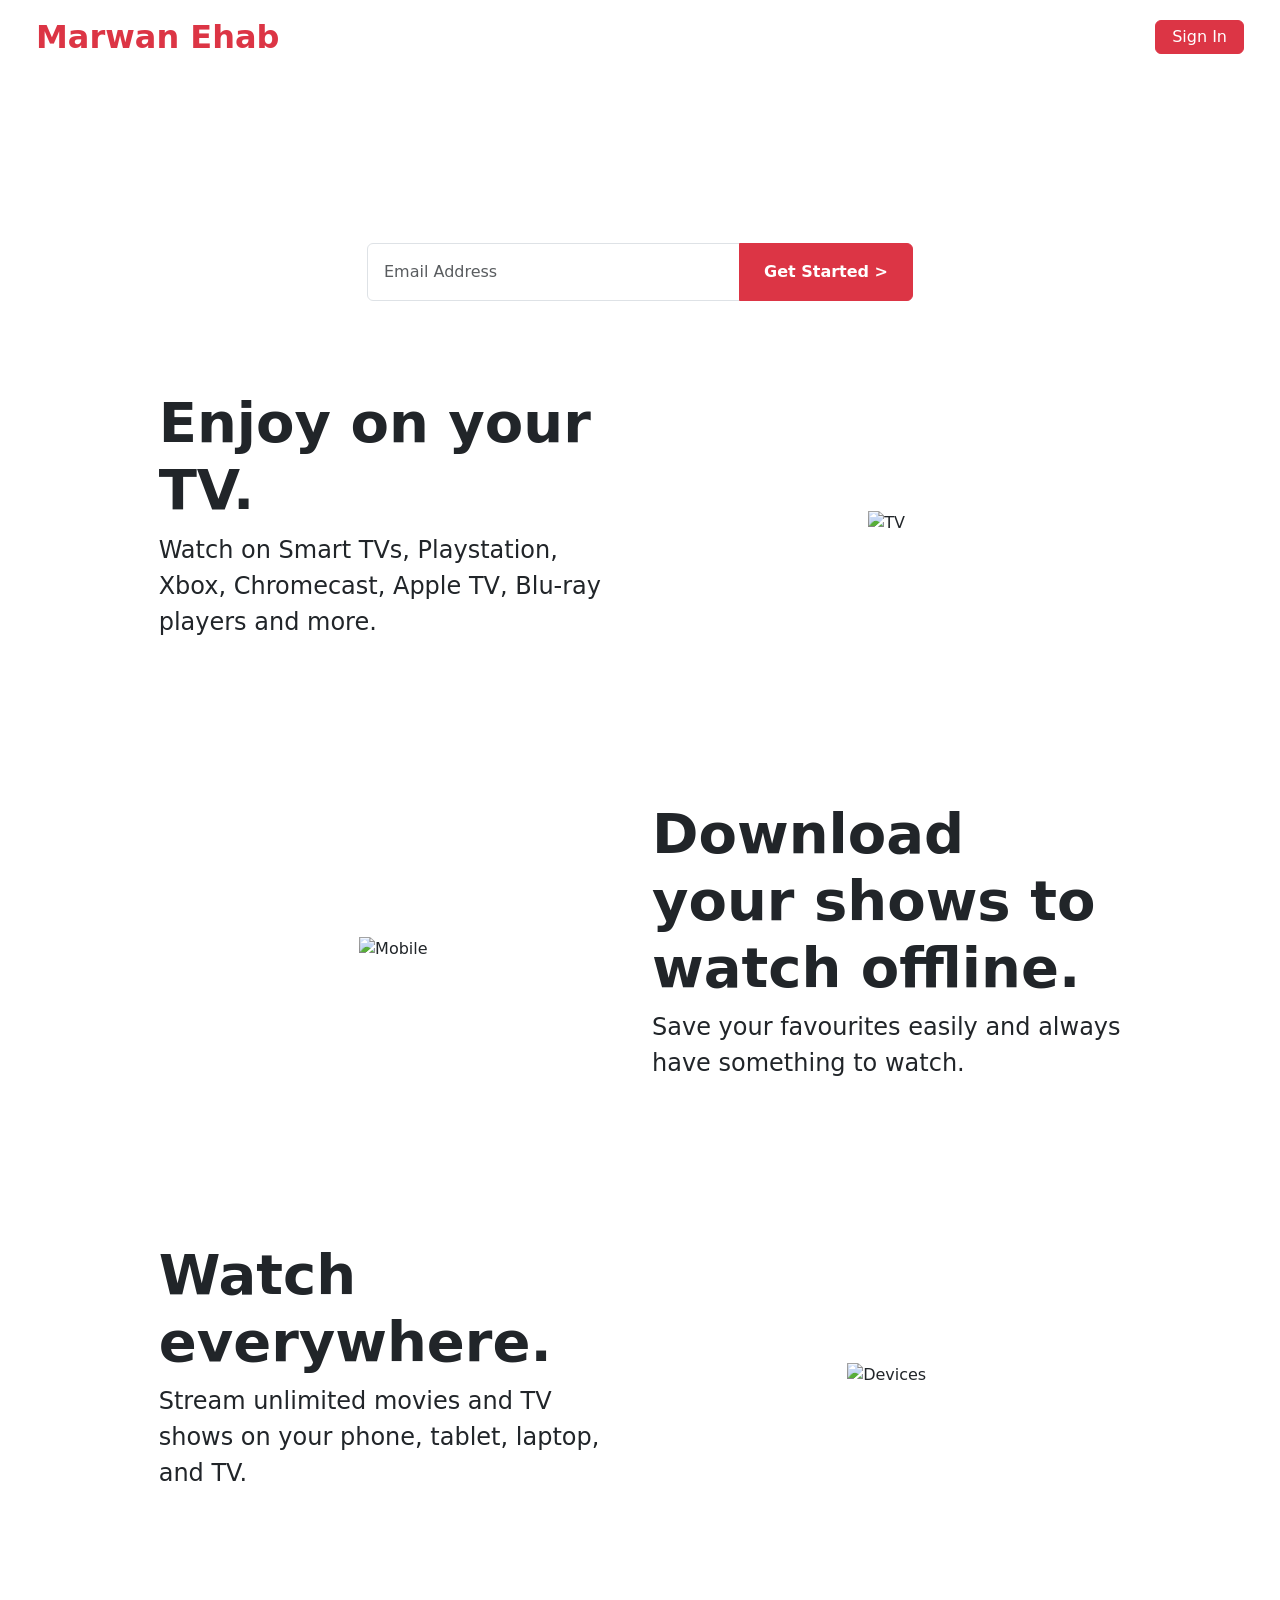
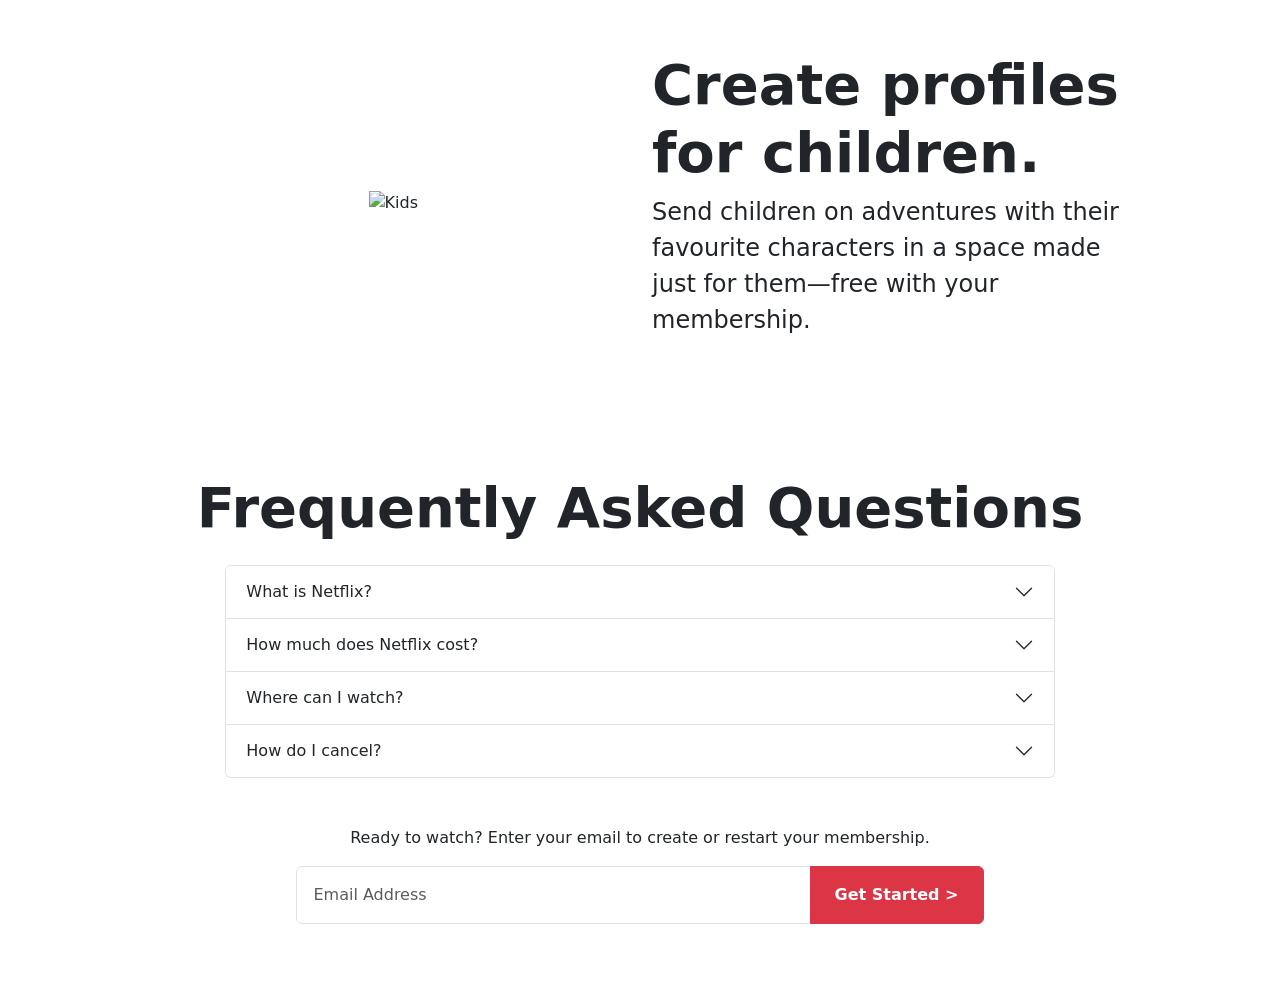
==== index.html @ 1e8a5cd3 "Add files via upload" ====
<!DOCTYPE html>
<html lang="en">
<head>
    <meta charset="UTF-8">
    <meta name="viewport" content="width=device-width, initial-scale=1.0">
    <title>Netflix Clone</title>
    <!-- Bootstrap CSS v5.3 -->
    <link href="https://cdn.jsdelivr.net/npm/bootstrap@5.3.0/dist/css/bootstrap.min.css" rel="stylesheet">
    <link rel="stylesheet" href="css/style.css">
</head>
<body>

    <!-- Navbar Section -->
    <nav class="navbar navbar-expand-lg navbar-dark bg-transparent fixed-top px-4">
      <div class="container-fluid">
        <a class="navbar-brand text-danger fw-bold fs-2" href="#">Marwan Ehab</a>
        <a href="login.html" class="btn btn-danger px-3 py-1">Sign In</a>
      </div>
    </nav>

    <!-- 1. Hero Section -->
    <div class="hero-section d-flex align-items-center justify-content-center text-center text-white">
      <div class="container">
        <h1 class="display-4 fw-bold mb-3">Unlimited Movies TV, Shows and More.</h1>
        <h4 class="mb-4">Watch anywhere and cancel anytime.</h4>
        <p class="mb-3">Ready to watch? Enter your email to create or restart your membership.</p>
        
        <div class="row justify-content-center">
          <div class="col-md-6">
            <form id="startForm" class="input-group mb-3">
              <input id="startEmail" type="email" class="form-control p-3" placeholder="Email Address" required>
              <button class="btn btn-danger px-4 fw-bold" type="submit">Get Started &gt;</button>
            </form>
          </div>
        </div>
      </div>
    </div>

    <!-- 2. Enjoy on your TV Section -->
    <div class="container-fluid py-5 section-divider">
      <div class="row align-items-center justify-content-center px-5 py-4">
        <div class="col-md-5 text-center text-md-start">
          <h2 class="display-4 fw-bold">Enjoy on your TV.</h2>
          <p class="fs-4">Watch on Smart TVs, Playstation, Xbox, Chromecast, Apple TV, Blu-ray players and more.</p>
        </div>
        <div class="col-md-5 text-center">
          <img src="https://assets.nflxext.com/ffe/siteui/acquisition/ourStory/fuji/desktop/tv.png" class="img-fluid" alt="TV">
        </div>
      </div>
    </div>

    <!-- 3. Download your shows Section -->
    <div class="container-fluid py-5 section-divider">
      <div class="row align-items-center justify-content-center px-5 py-4 flex-row-reverse">
        <div class="col-md-5 text-center text-md-start">
          <h2 class="display-4 fw-bold">Download your shows to watch offline.</h2>
          <p class="fs-4">Save your favourites easily and always have something to watch.</p>
        </div>
        <div class="col-md-5 text-center">
          <img src="https://assets.nflxext.com/ffe/siteui/acquisition/ourStory/fuji/desktop/mobile-0819.jpg" class="img-fluid" alt="Mobile">
        </div>
      </div>
    </div>

    <!-- 4. Watch everywhere Section -->
    <div class="container-fluid py-5 section-divider">
      <div class="row align-items-center justify-content-center px-5 py-4">
        <div class="col-md-5 text-center text-md-start">
          <h2 class="display-4 fw-bold">Watch everywhere.</h2>
          <p class="fs-4">Stream unlimited movies and TV shows on your phone, tablet, laptop, and TV.</p>
        </div>
        <div class="col-md-5 text-center">
          <img src="https://assets.nflxext.com/ffe/siteui/acquisition/ourStory/fuji/desktop/device-pile.png" class="img-fluid" alt="Devices">
        </div>
      </div>
    </div>

    <!-- 5. Create profiles for children Section -->
    <div class="container-fluid py-5 section-divider">
      <div class="row align-items-center justify-content-center px-5 py-4 flex-row-reverse">
        <div class="col-md-5 text-center text-md-start">
          <h2 class="display-4 fw-bold">Create profiles for children.</h2>
          <p class="fs-4">Send children on adventures with their favourite characters in a space made just for them—free with your membership.</p>
        </div>
        <div class="col-md-5 text-center">
          <img src="https://occ-0-4481-3646.1.nflxso.net/dnm/api/v6/19OhWN2dO19C9txTON9tvTFtefw/AAAABVr8nYuAg0xDpXDv0VI9HUoH7r2aGp4TKRCsKNQrZwxzTvr-NlEeiS8UTK71AMeahaIBW_DNMVZTVPXtEBdjECHC4GfvDKgdHqUQ.png?r=fcd" class="img-fluid" alt="Kids">
        </div>
      </div>
    </div>

    <!-- 6. Frequently Asked Questions (FAQ) Section -->
    <div class="container-fluid py-5 section-divider text-center">
      <h2 class="display-4 fw-bold mb-4">Frequently Asked Questions</h2>
      <div class="row justify-content-center">
        <div class="col-md-8">
          <div class="accordion" id="faqAccordion">
            <div class="accordion-item">
              <h2 class="accordion-header" id="headingOne">
                <button class="accordion-button collapsed" type="button" data-bs-toggle="collapse" data-bs-target="#collapseOne">
                  What is Netflix?
                </button>
              </h2>
              <div id="collapseOne" class="accordion-collapse collapse" data-bs-parent="#faqAccordion">
                <div class="accordion-body">
                  Netflix is a streaming service that offers a wide variety of award-winning TV shows, movies, anime, documentaries, and more on thousands of internet-connected devices.
                </div>
              </div>
            </div>
            <div class="accordion-item">
              <h2 class="accordion-header" id="headingTwo">
                <button class="accordion-button collapsed" type="button" data-bs-toggle="collapse" data-bs-target="#collapseTwo">
                  How much does Netflix cost?
                </button>
              </h2>
              <div id="collapseTwo" class="accordion-collapse collapse" data-bs-parent="#faqAccordion">
                <div class="accordion-body">
                  Watch Netflix on your smartphone, tablet, Smart TV, laptop, or streaming device, all for one fixed monthly fee. Plans range from affordable fixed prices.
                </div>
              </div>
            </div>
            <div class="accordion-item">
              <h2 class="accordion-header" id="headingThree">
                <button class="accordion-button collapsed" type="button" data-bs-toggle="collapse" data-bs-target="#collapseThree">
                  Where can I watch?
                </button>
              </h2>
              <div id="collapseThree" class="accordion-collapse collapse" data-bs-parent="#faqAccordion">
                <div class="accordion-body">
                  Watch anywhere, anytime. Sign in with your Netflix account to watch instantly on the web at netflix.com or on any internet-connected device.
                </div>
              </div>
            </div>
            <div class="accordion-item">
              <h2 class="accordion-header" id="headingFour">
                <button class="accordion-button collapsed" type="button" data-bs-toggle="collapse" data-bs-target="#collapseFour">
                  How do I cancel?
                </button>
              </h2>
              <div id="collapseFour" class="accordion-collapse collapse" data-bs-parent="#faqAccordion">
                <div class="accordion-body">
                  Netflix is flexible. There are no annoying contracts and no commitments. You can easily cancel your account online in two clicks.
                </div>
              </div>
            </div>
          </div>

          <!-- Bottom Email Form -->
          <p class="mt-5 mb-3">Ready to watch? Enter your email to create or restart your membership.</p>
          <div class="row justify-content-center">
            <div class="col-md-10">
              <form id="bottomForm" class="input-group mb-3">
                <input id="bottomEmail" type="email" class="form-control p-3" placeholder="Email Address" required>
                <button class="btn btn-danger px-4 fw-bold" type="submit">Get Started &gt;</button>
              </form>
            </div>
          </div>

        </div>
      </div>
    </div>

    <!-- Bootstrap JS Bundle -->
    <script src="https://cdn.jsdelivr.net/npm/bootstrap@5.3.0/dist/js/bootstrap.bundle.min.js"></script>
    <script src="js/main.js"></script>
</body>
</html>
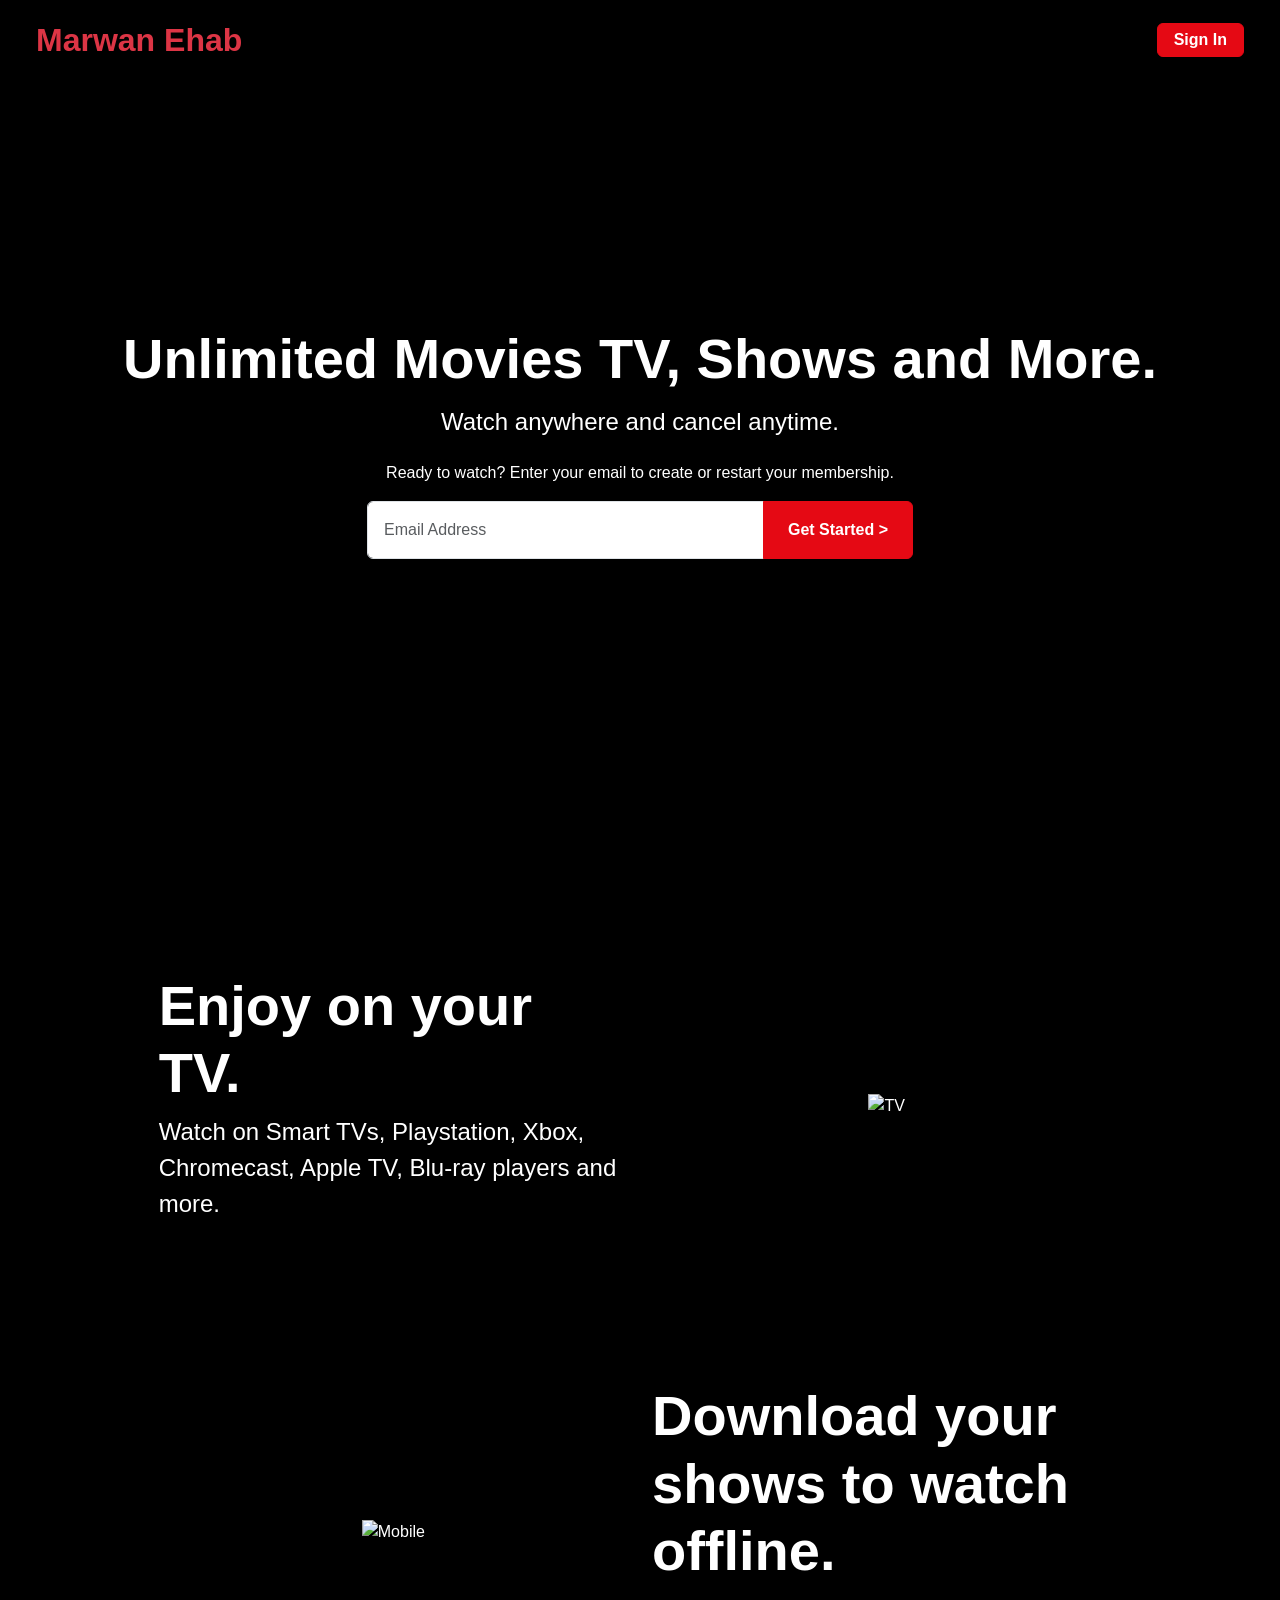
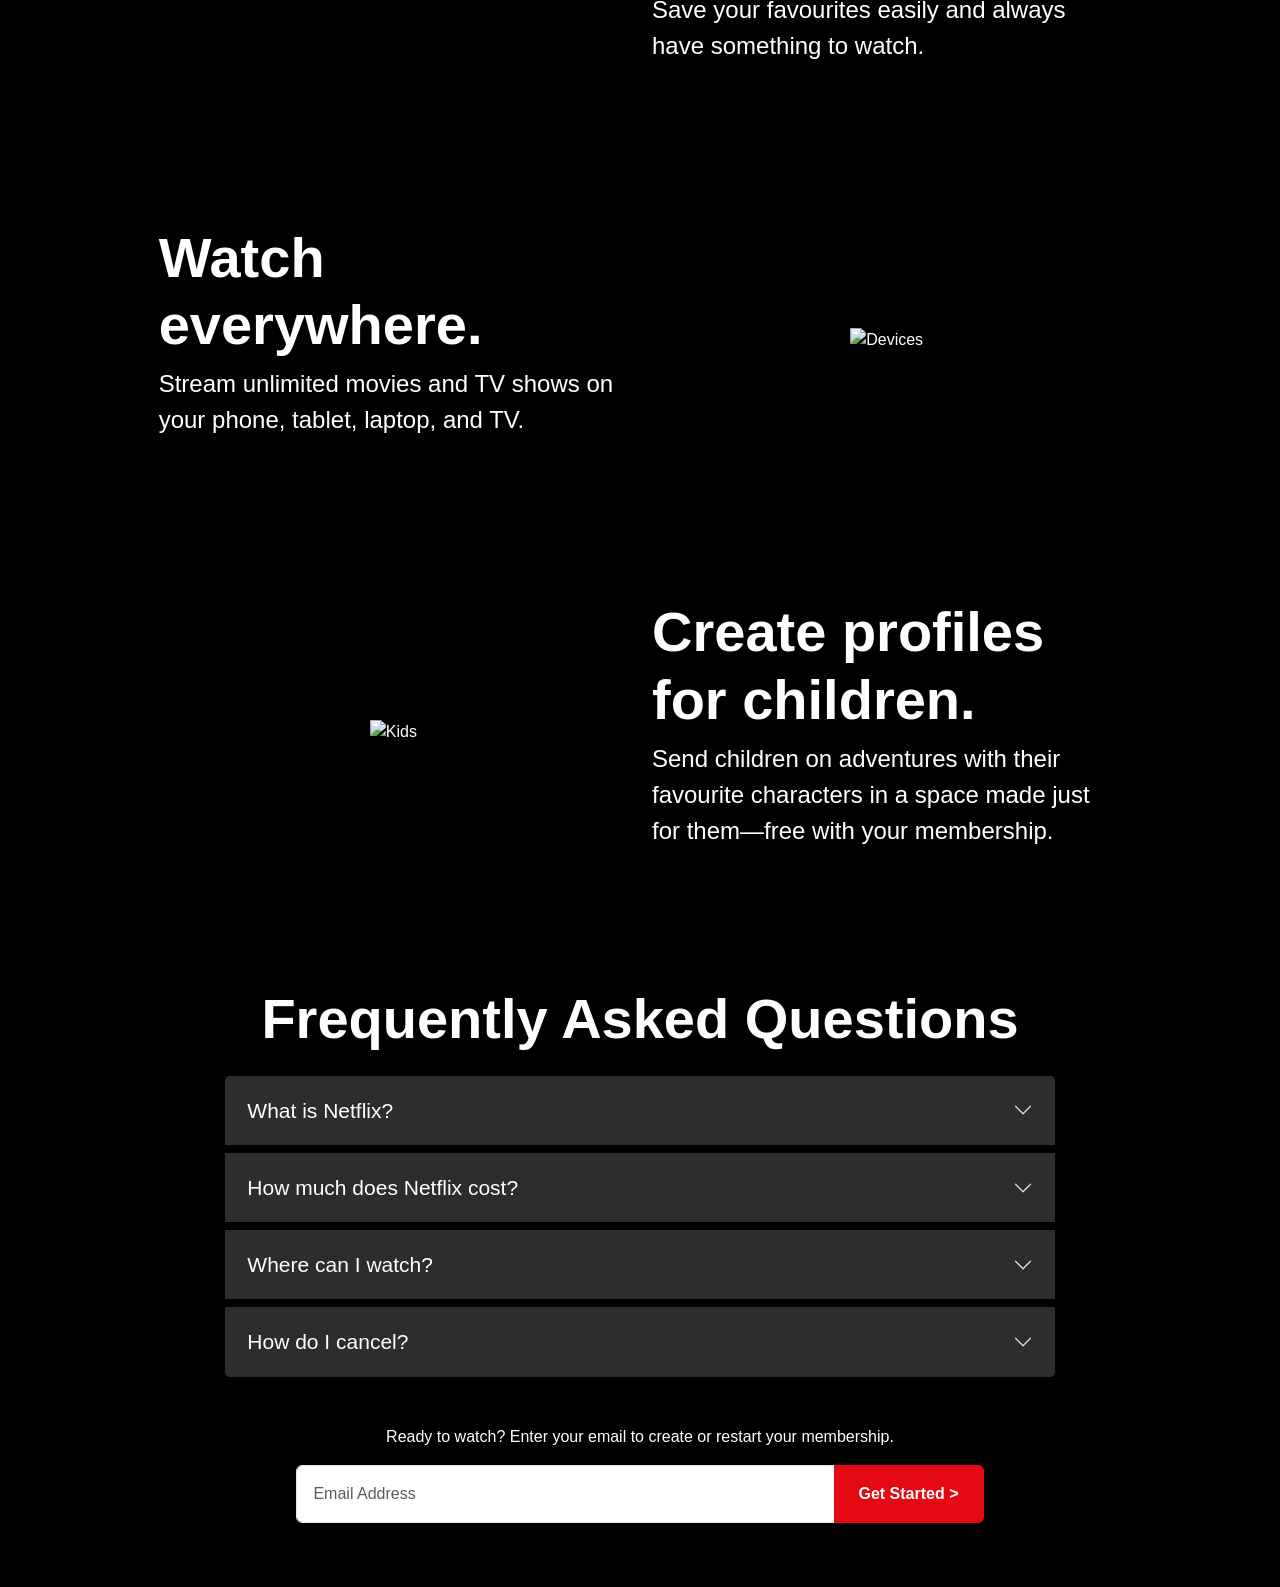
==== commit 7c87a378: "Update index.html" ====
--- a/index.html
+++ b/index.html
@@ -6,7 +6,7 @@
     <title>Netflix Clone</title>
     <!-- Bootstrap CSS v5.3 -->
     <link href="https://cdn.jsdelivr.net/npm/bootstrap@5.3.0/dist/css/bootstrap.min.css" rel="stylesheet">
-    <link rel="stylesheet" href="css/style.css">
+    <link rel="stylesheet" href="style.css">
 </head>
 <body>
 
@@ -163,4 +163,4 @@
     <script src="https://cdn.jsdelivr.net/npm/bootstrap@5.3.0/dist/js/bootstrap.bundle.min.js"></script>
     <script src="js/main.js"></script>
 </body>
-</html>+</html>
--- a/style.css
+++ b/style.css
@@ -0,0 +1,646 @@
+/* ==============================
+   GENERAL SETTINGS
+============================== */
+
+* {
+    margin: 0;
+    padding: 0;
+    box-sizing: border-box;
+}
+
+html {
+    scroll-behavior: smooth;
+}
+
+body {
+    background-color: #000;
+    color: #fff;
+    font-family: Arial, Helvetica, sans-serif;
+}
+
+a {
+    text-decoration: none;
+}
+
+/* ==============================
+   NAVBAR
+============================== */
+
+.navbar {
+    min-height: 80px;
+    z-index: 10;
+}
+
+.brand {
+    color: #e50914;
+    font-size: 30px;
+    font-weight: 900;
+    letter-spacing: -1px;
+}
+
+.brand:hover {
+    color: #e50914;
+}
+
+.btn-danger {
+    background-color: #e50914;
+    border-color: #e50914;
+    font-weight: bold;
+}
+
+.btn-danger:hover {
+    background-color: #b20710;
+    border-color: #b20710;
+}
+
+/* ==============================
+   HERO SECTION
+============================== */
+
+/* Hero Section Background */
+.hero-section {
+    height: 100vh;
+
+    background-image:
+        linear-gradient(
+            rgba(0, 0, 0, 0.60),
+            rgba(0, 0, 0, 0.60)
+        ),
+        url("./mm.png");
+
+    background-size: cover;
+    background-position: center;
+    background-repeat: no-repeat;
+}
+
+.hero-shade {
+    position: absolute;
+    inset: 0;
+    background: linear-gradient(
+        to bottom,
+        rgba(0, 0, 0, 0.65),
+        rgba(0, 0, 0, 0.55),
+        #000
+    );
+}
+
+.hero-content {
+    position: relative;
+    z-index: 2;
+    margin: auto;
+    padding: 100px 15px;
+    max-width: 950px;
+}
+
+.hero-content h1 {
+    font-size: clamp(35px, 5vw, 60px);
+    font-weight: 900;
+    line-height: 1.15;
+    margin-bottom: 20px;
+}
+
+.hero-content h2 {
+    font-size: 24px;
+    margin-bottom: 25px;
+}
+
+.hero-content p {
+    font-size: 18px;
+    margin-bottom: 20px;
+}
+
+/* ==============================
+   EMAIL FORM
+============================== */
+
+.email-form {
+    display: flex;
+    gap: 10px;
+    max-width: 650px;
+}
+
+.email-form .form-control {
+    min-height: 58px;
+    background-color: rgba(30, 30, 30, 0.8);
+    color: #fff;
+    border: 1px solid #888;
+    font-size: 16px;
+}
+
+.email-form .form-control::placeholder {
+    color: #ccc;
+}
+
+.email-form .form-control:focus {
+    background-color: rgba(30, 30, 30, 0.9);
+    color: #fff;
+    border-color: #fff;
+    box-shadow: none;
+}
+
+.email-form .btn {
+    min-width: 170px;
+    font-size: 20px;
+    white-space: nowrap;
+}
+
+/* ==============================
+   FEATURES
+============================== */
+
+.feature {
+    border-top: 8px solid #222;
+    padding: 70px 30px;
+    min-height: 420px;
+}
+
+.feature-copy {
+    padding: 30px;
+}
+
+.feature-copy h2 {
+    font-size: clamp(30px, 4vw, 48px);
+    font-weight: 900;
+    margin-bottom: 20px;
+}
+
+.feature-copy p {
+    font-size: 21px;
+    line-height: 1.5;
+}
+
+.tv-art,
+.phone-art,
+.devices-art,
+.kids-art {
+    min-height: 280px;
+    display: flex;
+    justify-content: center;
+    align-items: center;
+    position: relative;
+}
+
+/* TV */
+
+.tv-screen {
+    width: 320px;
+    height: 190px;
+    background: linear-gradient(135deg, #272727, #090909);
+    border: 9px solid #555;
+    border-radius: 12px;
+    display: flex;
+    flex-direction: column;
+    justify-content: center;
+    align-items: center;
+    box-shadow: 0 0 35px rgba(229, 9, 20, 0.3);
+}
+
+.tv-screen span {
+    color: #e50914;
+    font-size: 18px;
+    font-weight: bold;
+}
+
+.play-icon {
+    font-size: 45px;
+    color: #e50914;
+}
+
+.tv-stand {
+    position: absolute;
+    width: 100px;
+    height: 15px;
+    background: #555;
+    bottom: 30px;
+    border-radius: 5px;
+}
+
+/* Phone */
+
+.phone {
+    width: 170px;
+    height: 290px;
+    border: 7px solid #555;
+    border-radius: 25px;
+    background: #111;
+    padding: 10px;
+    position: relative;
+    overflow: hidden;
+}
+
+.phone-poster {
+    height: 190px;
+    background-image: url("https://images.unsplash.com/photo-1518709268805-4e9042af9f23?w=500");
+    background-size: cover;
+    background-position: center;
+    border-radius: 12px;
+}
+
+.download-line {
+    background: #222;
+    padding: 8px;
+    margin-top: 8px;
+    border-radius: 8px;
+    display: flex;
+    flex-direction: column;
+    font-size: 12px;
+}
+
+.download-line small {
+    color: #aaa;
+}
+
+.download-line b {
+    color: #e50914;
+    position: absolute;
+    right: 15px;
+    bottom: 15px;
+    font-size: 20px;
+}
+
+/* Devices */
+
+.device-laptop {
+    width: 270px;
+    height: 175px;
+    border: 9px solid #777;
+    border-radius: 10px;
+    background: #222;
+    padding: 8px;
+}
+
+.device-laptop div {
+    width: 100%;
+    height: 100%;
+    background-image: url("https://images.unsplash.com/photo-1485846234645-a62644f84728?w=500");
+    background-size: cover;
+    background-position: center;
+}
+
+.device-tablet {
+    width: 100px;
+    height: 140px;
+    background: #222;
+    border: 6px solid #777;
+    border-radius: 10px;
+    position: absolute;
+    right: 30px;
+    bottom: 30px;
+}
+
+.device-phone {
+    width: 55px;
+    height: 100px;
+    background: #222;
+    border: 5px solid #777;
+    border-radius: 10px;
+    position: absolute;
+    left: 30px;
+    bottom: 30px;
+}
+
+/* Kids */
+
+.kids-art {
+    gap: 15px;
+    flex-wrap: wrap;
+}
+
+.kids-art span {
+    width: 90px;
+    height: 90px;
+    border-radius: 50%;
+    background: #e50914;
+    display: flex;
+    justify-content: center;
+    align-items: center;
+    font-size: 45px;
+}
+
+.kids-art span:nth-child(2) {
+    background: #f5a623;
+}
+
+.kids-art span:nth-child(3) {
+    background: #2675d8;
+}
+
+.kids-art span:nth-child(4) {
+    background: #39a96b;
+}
+
+/* ==============================
+   FAQ SECTION
+============================== */
+
+.faq-section {
+    padding-top: 65px;
+    padding-bottom: 65px;
+    max-width: 900px;
+}
+
+.faq-section h2 {
+    font-size: clamp(30px, 4vw, 45px);
+    font-weight: 900;
+}
+
+.accordion-item {
+    background-color: #2d2d2d;
+    color: #fff;
+    margin-bottom: 8px;
+    border: none;
+}
+
+.accordion-button {
+    background-color: #2d2d2d;
+    color: #fff;
+    font-size: 21px;
+    padding: 22px;
+}
+
+.accordion-button:not(.collapsed) {
+    background-color: #2d2d2d;
+    color: #fff;
+    box-shadow: none;
+}
+
+.accordion-button::after {
+    filter: invert(1);
+}
+
+.accordion-button:focus {
+    box-shadow: none;
+    border-color: transparent;
+}
+
+.accordion-body {
+    background-color: #2d2d2d;
+    color: #fff;
+    font-size: 18px;
+    line-height: 1.6;
+    border-top: 1px solid #000;
+}
+
+/* ==============================
+   BOTTOM CTA
+============================== */
+
+.bottom-cta {
+    border-bottom: 8px solid #222;
+    padding: 20px 15px 60px;
+}
+
+.bottom-cta p {
+    font-size: 18px;
+    margin-bottom: 20px;
+}
+
+/* ==============================
+   FOOTER
+============================== */
+
+.footer {
+    padding-top: 50px;
+    padding-bottom: 40px;
+    color: #aaa;
+}
+
+.footer p {
+    margin-bottom: 30px;
+}
+
+.footer a {
+    color: #aaa;
+    display: block;
+    font-size: 14px;
+    margin-bottom: 15px;
+    text-decoration: underline;
+}
+
+.footer a:hover {
+    color: #fff;
+}
+
+.footer small {
+    display: block;
+    margin-top: 25px;
+    font-size: 13px;
+}
+
+/* ==============================
+   LOGIN & REGISTER PAGES
+============================== */
+
+.auth-page {
+    min-height: 100vh;
+    background:
+        linear-gradient(rgba(0, 0, 0, 0.85), rgba(0, 0, 0, 0.9)),
+        url("https://images.unsplash.com/photo-1489599849927-2ee91cede3ba?w=1600")
+        center / cover fixed;
+}
+
+.auth-container {
+    min-height: calc(100vh - 140px);
+    display: flex;
+    justify-content: center;
+    align-items: center;
+    padding: 35px 15px;
+}
+
+.auth-box {
+    width: 100%;
+    max-width: 450px;
+    background: rgba(0, 0, 0, 0.85);
+    padding: 40px;
+    border-radius: 8px;
+}
+
+.auth-box h1 {
+    font-size: 32px;
+    font-weight: 800;
+    margin-bottom: 10px;
+}
+
+.auth-subtitle {
+    color: #bbb;
+    margin-bottom: 25px;
+}
+
+.auth-box .form-label {
+    color: #fff;
+    font-weight: 600;
+}
+
+.auth-box .form-control {
+    min-height: 50px;
+    background: #333;
+    color: #fff;
+    border: 1px solid #555;
+}
+
+.auth-box .form-control::placeholder {
+    color: #aaa;
+}
+
+.auth-box .form-control:focus {
+    background: #333;
+    color: #fff;
+    border-color: #fff;
+    box-shadow: none;
+}
+
+.auth-box .form-check-label {
+    color: #bbb;
+    font-size: 14px;
+}
+
+.auth-box .form-check-input {
+    background-color: #333;
+    border-color: #777;
+}
+
+.auth-box .form-check-input:checked {
+    background-color: #e50914;
+    border-color: #e50914;
+}
+
+.auth-box .btn {
+    min-height: 48px;
+    font-size: 17px;
+    margin-top: 10px;
+}
+
+.auth-footer {
+    color: #aaa;
+    margin-top: 25px;
+}
+
+.auth-footer a {
+    color: #fff;
+    font-weight: bold;
+}
+
+.auth-footer a:hover {
+    text-decoration: underline;
+}
+
+.auth-bottom {
+    color: #aaa;
+    padding: 20px;
+    border-top: 1px solid #333;
+}
+
+#registerMessage,
+#loginMessage {
+    font-size: 14px;
+}
+
+/* ==============================
+   RESPONSIVE DESIGN
+============================== */
+
+@media (max-width: 768px) {
+
+    .hero {
+        min-height: 650px;
+    }
+
+    .poster-wall {
+        grid-template-columns: repeat(3, 1fr);
+        grid-template-rows: repeat(6, 200px);
+    }
+
+    .brand {
+        font-size: 22px;
+    }
+
+    .hero-content {
+        padding: 70px 20px;
+    }
+
+    .hero-content h1 {
+        font-size: 36px;
+    }
+
+    .hero-content h2 {
+        font-size: 20px;
+    }
+
+    .hero-content p {
+        font-size: 16px;
+    }
+
+    .email-form {
+        flex-direction: column;
+    }
+
+    .email-form .btn {
+        width: 100%;
+        min-height: 50px;
+    }
+
+    .feature {
+        text-align: center;
+        padding: 45px 20px;
+    }
+
+    .feature-copy {
+        padding: 20px 10px;
+    }
+
+    .feature-copy p {
+        font-size: 18px;
+    }
+
+    .tv-art,
+    .phone-art,
+    .devices-art,
+    .kids-art {
+        min-height: 250px;
+    }
+
+    .accordion-button {
+        font-size: 17px;
+        padding: 18px;
+    }
+
+    .accordion-body {
+        font-size: 16px;
+    }
+
+    .auth-box {
+        padding: 28px 22px;
+    }
+
+    .auth-box h1 {
+        font-size: 28px;
+    }
+
+}
+
+@media (max-width: 400px) {
+
+    .brand {
+        font-size: 18px;
+    }
+
+    .navbar {
+        padding-left: 15px !important;
+        padding-right: 15px !important;
+    }
+
+    .hero-content h1 {
+        font-size: 30px;
+    }
+
+    .tv-screen {
+        width: 260px;
+        height: 160px;
+    }
+
+    .device-laptop {
+        width: 220px;
+        height: 145px;
+    }
+
+}
